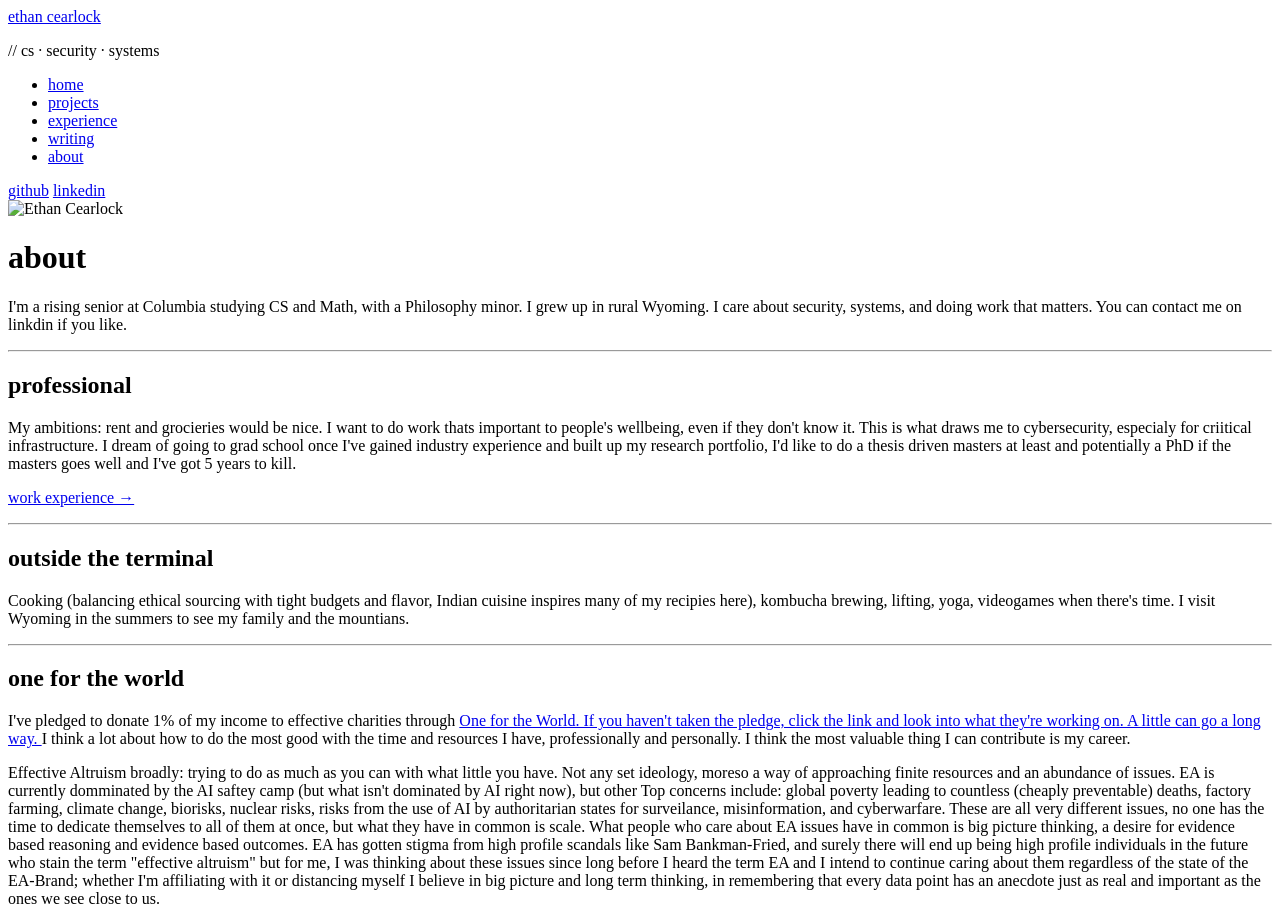
==== about.html @ 655c714e "filled out garden automation project info, added EA info on home page (maybe too much). TODO upload " ====
<!DOCTYPE html>
<html lang="en">

<head>
  <meta charset="UTF-8" />
  <meta name="viewport" content="width=device-width, initial-scale=1.0" />
  <meta name="description" content="About — Ethan Cearlock" />
  <title>About · Ethan Cearlock</title>
  <link rel="stylesheet" href="css/style.css" />
  <link rel="stylesheet" href="css/about.css" />
</head>

<body>

  <aside class="sidebar">
    <a href="index.html" class="sidebar-logo">ethan cearlock</a>
    <p class="sidebar-tagline">// cs · security · systems</p>
    <nav>
      <ul>
        <li><a href="index.html">home</a></li>
        <li><a href="projects.html">projects</a></li>
        <li><a href="experience.html">experience</a></li>
        <li><a href="writing.html">writing</a></li>  
        <li><a href="about.html" class="active">about</a></li>
      </ul>
    </nav>
    <div class="sidebar-footer">
      <a href="https://github.com/AnotherNovice" target="_blank" rel="noopener noreferrer">github</a>
      <a href="https://linkedin.com/in/ethan-cearlock/" target="_blank" rel="noopener noreferrer">linkedin</a>
    </div>
  </aside>

  <main class="main">

    <!-- ===================== PHOTO + INTRO ===================== -->
    <div class="about-hero">
      <img class="about-photo"
           src="assets/images/SelfieWithMountians(1).jpg" 
           alt="Ethan Cearlock" />
      <div class="about-intro">
        <h1>about</h1>
        <p>
          I'm a rising senior at Columbia studying CS and Math, with a
          Philosophy minor. I grew up in rural Wyoming. I care about
          security, systems, and doing work that matters. 
          You can contact me on linkdin if you like.
        </p>
      </div>
    </div>

    <hr class="section-divider" />

    <!-- ===================== PROFESSIONAL ===================== -->
    <h2>professional</h2>
    <p>
      My ambitions: rent and grocieries would be nice. I want to do work 
      thats important to people's wellbeing, even if they don't know it.
      This is what draws me to cybersecurity, especialy for criitical infrastructure. 
      I dream of going to grad school once I've gained industry experience 
      and built up my research portfolio, I'd like to do a thesis driven 
      masters at least and potentially a PhD if the masters goes well 
      and I've got 5 years to kill. 
    </p>
    <p>
      <a href="experience.html">work experience →</a>
    </p>

    <hr class="section-divider" />

    <!-- ===================== HOBBIES ===================== -->
    <h2>outside the terminal</h2>
    <p>
      Cooking (balancing ethical sourcing with tight budgets and flavor, Indian cuisine inspires many
      of my recipies here), kombucha brewing, lifting, yoga, videogames when there's time. I visit Wyoming 
      in the summers to see my family and the mountians.
    </p>

    <hr class="section-divider" />

    <!-- ===================== ONE FOR THE WORLD / EA ===================== -->
    <h2>one for the world</h2>
    <p>
      I've pledged to donate 1% of my income to effective charities through
      <a href="https://www.1fortheworld.org/" target="_blank" rel="noopener noreferrer">
        One for the World. If you haven't taken the pledge, click the link and look into what
        they're working on. A little can go a long way.
      </a>
      I think a lot about how to do the most good with the time and resources
      I have, professionally and personally. I think the most valuable thing 
      I can contribute is my career.
    </p>
    <p class="muted">
      Effective Altruism broadly: trying to do as much as you can with what little you have. 
      Not any set ideology, moreso a way of approaching finite resources and an abundance 
      of issues. 
      EA is currently domminated by the AI saftey camp (but what isn't dominated by AI right
      now), but other Top concerns include: 
      global poverty leading to countless (cheaply preventable) deaths,
      factory farming, climate change, biorisks, nuclear risks, risks from the use of AI by
      authoritarian states for surveilance, misinformation, and cyberwarfare.
      These are all very different issues, no one has the time to dedicate themselves to all of them at once, 
      but what they have in common is scale. What people who care about EA issues have in common
      is big picture thinking, a desire for evidence based reasoning and evidence based outcomes. 
      EA has gotten stigma from high profile scandals like Sam Bankman-Fried, and surely there 
      will end up being high profile individuals in the future who stain the term "effective altruism"
      but for me, I was thinking about these issues since long before I heard the term EA and I 
      intend to continue caring about them regardless of the state of the EA-Brand; whether
      I'm affiliating with it or distancing myself I believe in big picture and long term thinking,
      in remembering that every data point has an anecdote just as real and important as the ones
      we see close to us.
    </p>

    

  </main>

</body>
</html>
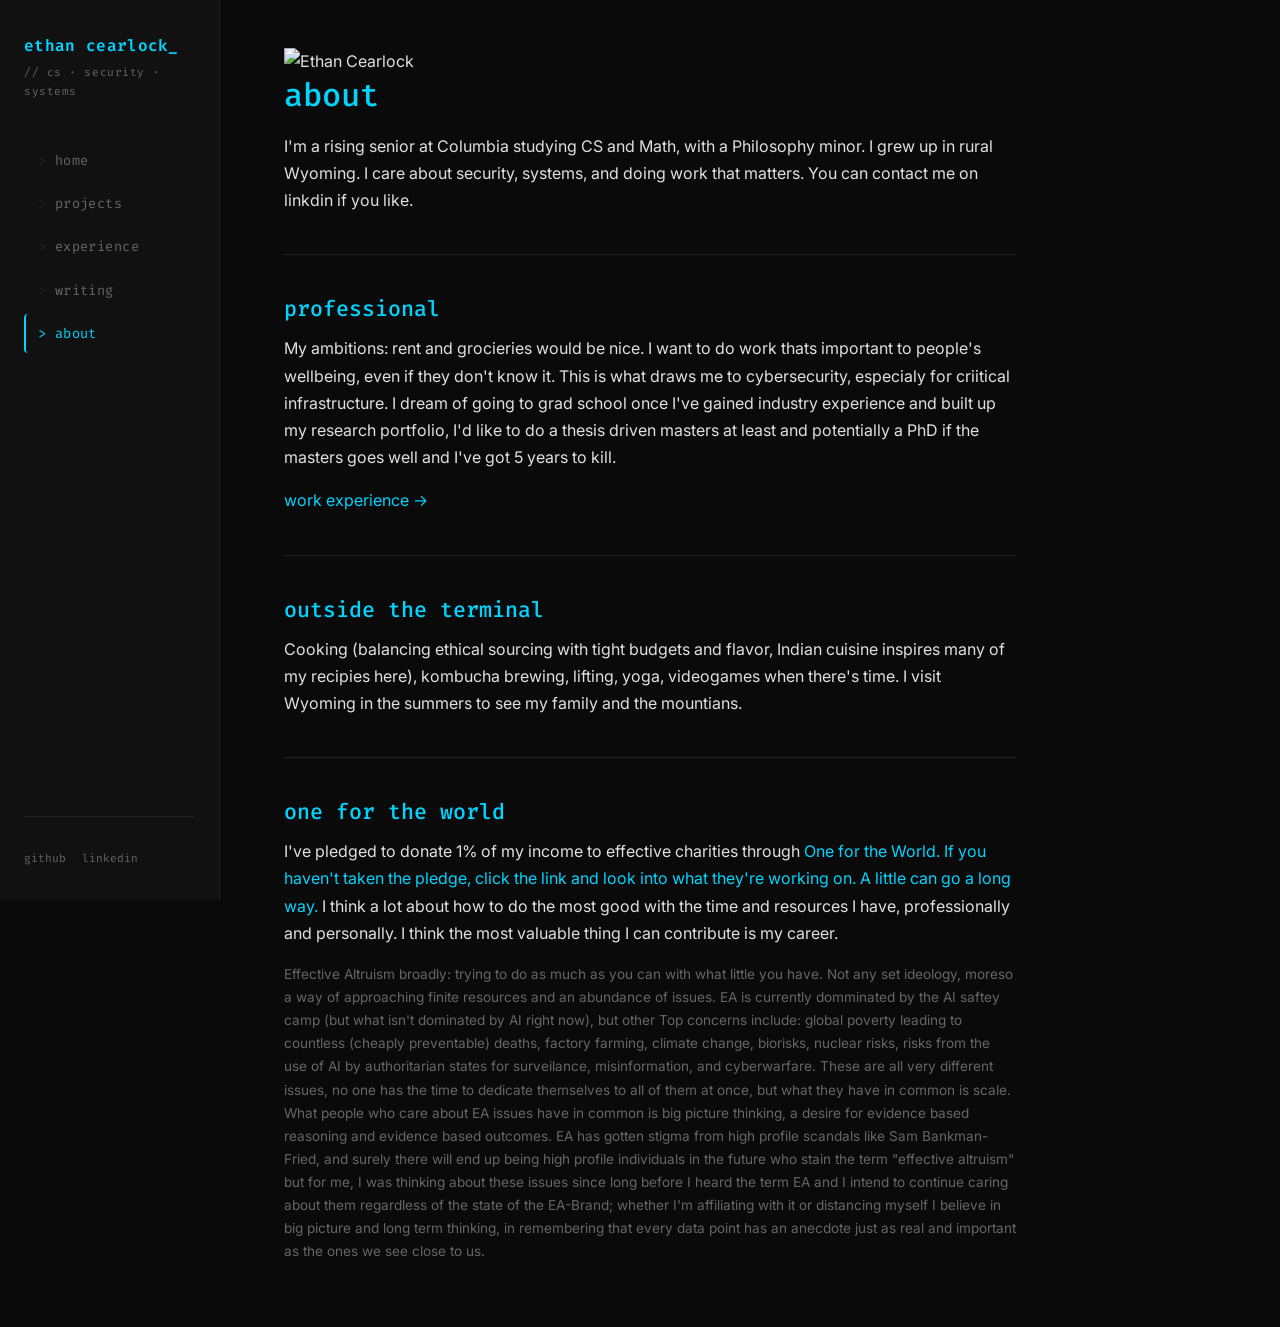
==== commit aa880f90: "updated username to new github username. TODO fix images" ====
--- a/about.html
+++ b/about.html
@@ -25,7 +25,7 @@
       </ul>
     </nav>
     <div class="sidebar-footer">
-      <a href="https://github.com/AnotherNovice" target="_blank" rel="noopener noreferrer">github</a>
+      <a href="https://github.com/WizardinTheWoods" target="_blank" rel="noopener noreferrer">github</a>
       <a href="https://linkedin.com/in/ethan-cearlock/" target="_blank" rel="noopener noreferrer">linkedin</a>
     </div>
   </aside>
--- a/css/style.css
+++ b/css/style.css
@@ -0,0 +1,384 @@
+/* ============================================================
+   style.css — ethancearlock.dev global stylesheet
+   ============================================================ */
+
+/* --- Google Fonts import --- */
+@import url('https://fonts.googleapis.com/css2?family=Fira+Code:wght@300;400;500;600&family=Inter:wght@300;400;500;600&display=swap');
+
+/* --- CSS custom properties (variables) ---
+   Change a value here and it updates everywhere on the site.
+   This is how you'll tweak colors, fonts, spacing globally. */
+:root {
+  --bg:          #0a0a0a;       /* near-black background */
+  --bg-surface:  #111111;       /* slightly lighter for cards/sidebar */
+  --bg-hover:    #1a1a1a;       /* hover state for nav items */
+  --border:      #222222;       /* subtle borders */
+
+  --text:        #e0e0e0;       /* primary body text — off-white, easier on eyes than pure white */
+  --text-muted:  #666666;       /* secondary/meta text */
+  --accent:      #00d4ff;       /* cyan — headings, links, highlights */
+  --accent-dim:  #008fab;       /* dimmer cyan for hover states */
+
+  --font-mono:   'Fira Code', monospace;   /* headings, code, nav, anything "technical" */
+  --font-body:   'Inter', sans-serif;      /* body text, descriptions, prose */
+
+  --sidebar-w:   220px;         /* sidebar width — change this one value to resize it */
+  --transition:  150ms ease;
+}
+
+/* --- Reset & base --- */
+*, *::before, *::after {
+  box-sizing: border-box;
+  margin: 0;
+  padding: 0;
+}
+
+html {
+  font-size: 16px;
+  scroll-behavior: smooth;
+}
+
+body {
+  background-color: var(--bg);
+  color: var(--text);
+  font-family: var(--font-body);
+  font-weight: 400;
+  line-height: 1.7;
+  min-height: 100vh;
+  display: flex;                /* sidebar + main side by side */
+}
+
+/* --- Sidebar navigation --- */
+/* The sidebar is position:sticky so it stays visible as you scroll */
+.sidebar {
+  width: var(--sidebar-w);
+  min-height: 100vh;
+  background-color: var(--bg-surface);
+  border-right: 1px solid var(--border);
+  padding: 2rem 1.5rem;
+  display: flex;
+  flex-direction: column;
+  position: sticky;
+  top: 0;
+  align-self: flex-start;      /* prevents sidebar from stretching full page height */
+  height: 100vh;
+  overflow-y: auto;
+}
+
+.sidebar-logo {
+  font-family: var(--font-mono);
+  font-size: 1rem;
+  font-weight: 600;
+  color: var(--accent);
+  text-decoration: none;
+  letter-spacing: 0.02em;
+  margin-bottom: 0.25rem;
+  display: block;
+}
+
+/* The blinking cursor after your name — purely CSS, no JS */
+.sidebar-logo::after {
+  content: '_';
+  animation: blink 1.2s step-end infinite;
+}
+
+@keyframes blink {
+  0%, 100% { opacity: 1; }
+  50%       { opacity: 0; }
+}
+
+.sidebar-tagline {
+  font-family: var(--font-mono);
+  font-size: 0.7rem;
+  color: var(--text-muted);
+  margin-bottom: 2.5rem;
+  letter-spacing: 0.05em;
+}
+
+/* nav element wraps the ul list of links */
+.sidebar nav {
+  flex: 1;
+}
+
+.sidebar nav ul {
+  list-style: none;             /* removes bullet points */
+  display: flex;
+  flex-direction: column;
+  gap: 0.25rem;
+}
+
+.sidebar nav a {
+  font-family: var(--font-mono);
+  font-size: 0.85rem;
+  color: var(--text-muted);
+  text-decoration: none;
+  display: block;
+  padding: 0.5rem 0.75rem;
+  border-radius: 4px;
+  border-left: 2px solid transparent;
+  transition: color var(--transition), background var(--transition), border-color var(--transition);
+  letter-spacing: 0.03em;
+}
+
+/* Prefix each nav link with > in CSS — no need to type it in HTML */
+.sidebar nav a::before {
+  content: '> ';
+  color: var(--border);
+  transition: color var(--transition);
+}
+
+.sidebar nav a:hover {
+  color: var(--text);
+  background: var(--bg-hover);
+  border-left-color: var(--accent);
+}
+
+.sidebar nav a:hover::before {
+  color: var(--accent);
+}
+
+/* .active class marks the current page — you'll add this manually per page */
+.sidebar nav a.active {
+  color: var(--accent);
+  border-left-color: var(--accent);
+}
+
+.sidebar nav a.active::before {
+  color: var(--accent);
+}
+
+/* Social/footer links at bottom of sidebar */
+.sidebar-footer {
+  margin-top: auto;
+  padding-top: 2rem;
+  border-top: 1px solid var(--border);
+  display: flex;
+  gap: 1rem;
+}
+
+.sidebar-footer a {
+  font-family: var(--font-mono);
+  font-size: 0.7rem;
+  color: var(--text-muted);
+  text-decoration: none;
+  transition: color var(--transition);
+}
+
+.sidebar-footer a:hover {
+  color: var(--accent);
+}
+
+/* --- Main content area --- */
+.main {
+  flex: 1;                      /* takes all remaining horizontal space */
+  padding: 3rem 4rem;
+  max-width: 860px;             /* keeps line length readable */
+}
+
+/* --- Typography --- */
+/* h1–h3 use Fira Code and cyan; h4+ use Inter */
+h1, h2, h3 {
+  font-family: var(--font-mono);
+  color: var(--accent);
+  font-weight: 500;
+  line-height: 1.3;
+}
+
+h1 { font-size: 2rem;   margin-bottom: 1rem; }
+h2 { font-size: 1.35rem; margin-bottom: 0.75rem; margin-top: 2.5rem; }
+h3 { font-size: 1.05rem; margin-bottom: 0.5rem; margin-top: 1.5rem; }
+
+h4, h5, h6 {
+  font-family: var(--font-body);
+  color: var(--text);
+  font-weight: 600;
+}
+
+p {
+  margin-bottom: 1rem;
+  color: var(--text);
+}
+
+a {
+  color: var(--accent);
+  text-decoration: none;
+  transition: color var(--transition);
+}
+
+a:hover {
+  color: var(--accent-dim);
+  text-decoration: underline;
+}
+
+/* Inline code spans — wrapping a word in <code> makes it look like this */
+code {
+  font-family: var(--font-mono);
+  font-size: 0.85em;
+  color: var(--accent);
+  background: var(--bg-surface);
+  padding: 0.15em 0.4em;
+  border-radius: 3px;
+  border: 1px solid var(--border);
+}
+
+/* Muted/secondary text — apply class="muted" to any element */
+.muted {
+  color: var(--text-muted);
+  font-size: 0.85rem;
+}
+
+/* --- Section divider --- */
+.section-divider {
+  border: none;
+  border-top: 1px solid var(--border);
+  margin: 2.5rem 0;
+}
+
+/* --- Status badge — the "currently working on" indicator --- */
+.status-badge {
+  display: inline-flex;
+  align-items: center;
+  gap: 0.4rem;
+  font-family: var(--font-mono);
+  font-size: 0.75rem;
+  color: var(--text-muted);
+  margin-bottom: 2rem;
+}
+
+.status-dot {
+  width: 6px;
+  height: 6px;
+  border-radius: 50%;
+  background: var(--accent);
+  animation: pulse 2s ease-in-out infinite;
+}
+
+@keyframes pulse {
+  0%, 100% { opacity: 1; transform: scale(1); }
+  50%       { opacity: 0.4; transform: scale(0.8); }
+}
+
+/* --- Project list (for projects.html later) --- */
+.project-list {
+  list-style: none;
+  display: flex;
+  flex-direction: column;
+  gap: 0.5rem;
+  margin-bottom: 1.5rem;
+}
+
+.project-list li {
+  font-family: var(--font-mono);
+  font-size: 0.9rem;
+  padding: 0.6rem 0.75rem;
+  border: 1px solid var(--border);
+  border-radius: 4px;
+  transition: border-color var(--transition), background var(--transition);
+}
+
+.project-list li:hover {
+  border-color: var(--accent);
+  background: var(--bg-surface);
+}
+
+/* --- Responsive: collapse sidebar on small screens ---
+   On mobile the sidebar becomes a top bar.
+   You won't need this for a while but it's here. */
+@media (max-width: 768px) {
+  body {
+    flex-direction: column;
+  }
+
+  .sidebar {
+    width: 100%;
+    height: auto;
+    min-height: unset;
+    position: static;
+    border-right: none;
+    border-bottom: 1px solid var(--border);
+    padding: 1.25rem 1.5rem;
+  }
+
+  .sidebar nav ul {
+    flex-direction: row;
+    flex-wrap: wrap;
+    gap: 0.5rem;
+  }
+
+  .sidebar-footer {
+    display: none;
+  }
+
+  .main {
+    padding: 2rem 1.5rem;
+  }
+}
+
+/* --- Writing entries (writing.html) --- */
+.writing-entry {
+  margin-bottom: 2rem;
+}
+
+.writing-meta {
+  display: flex;
+  align-items: center;
+  gap: 0.75rem;
+  margin-bottom: 0.4rem;
+}
+
+.writing-year {
+  font-family: var(--font-mono);
+  font-size: 0.78rem;
+  color: var(--accent);
+}
+
+.writing-tag {
+  font-family: var(--font-mono);
+  font-size: 0.68rem;
+  color: var(--text-muted);
+  border: 1px solid var(--border);
+  padding: 0.1em 0.45em;
+  border-radius: 3px;
+}
+
+.writing-title {
+  font-family: var(--font-mono);
+  font-size: 1rem;
+  font-weight: 500;
+  color: var(--text);
+  margin-bottom: 0.4rem;
+}
+
+.writing-title a {
+  color: var(--text);
+}
+
+.writing-title a:hover {
+  color: var(--accent);
+  text-decoration: none;
+}
+
+.writing-desc {
+  font-size: 0.9rem;
+  color: var(--text-muted);
+  margin-bottom: 0.75rem;
+}
+
+.writing-link {
+  font-family: var(--font-mono);
+  font-size: 0.82rem;
+  color: var(--accent);
+  text-decoration: none;
+  border: 1px solid var(--accent);
+  padding: 0.35em 0.8em;
+  border-radius: 4px;
+  display: inline-block;
+  transition: background 150ms ease, color 150ms ease;
+}
+
+.writing-link:hover {
+  background: var(--accent);
+  color: var(--bg);
+  text-decoration: none;
+} 
+
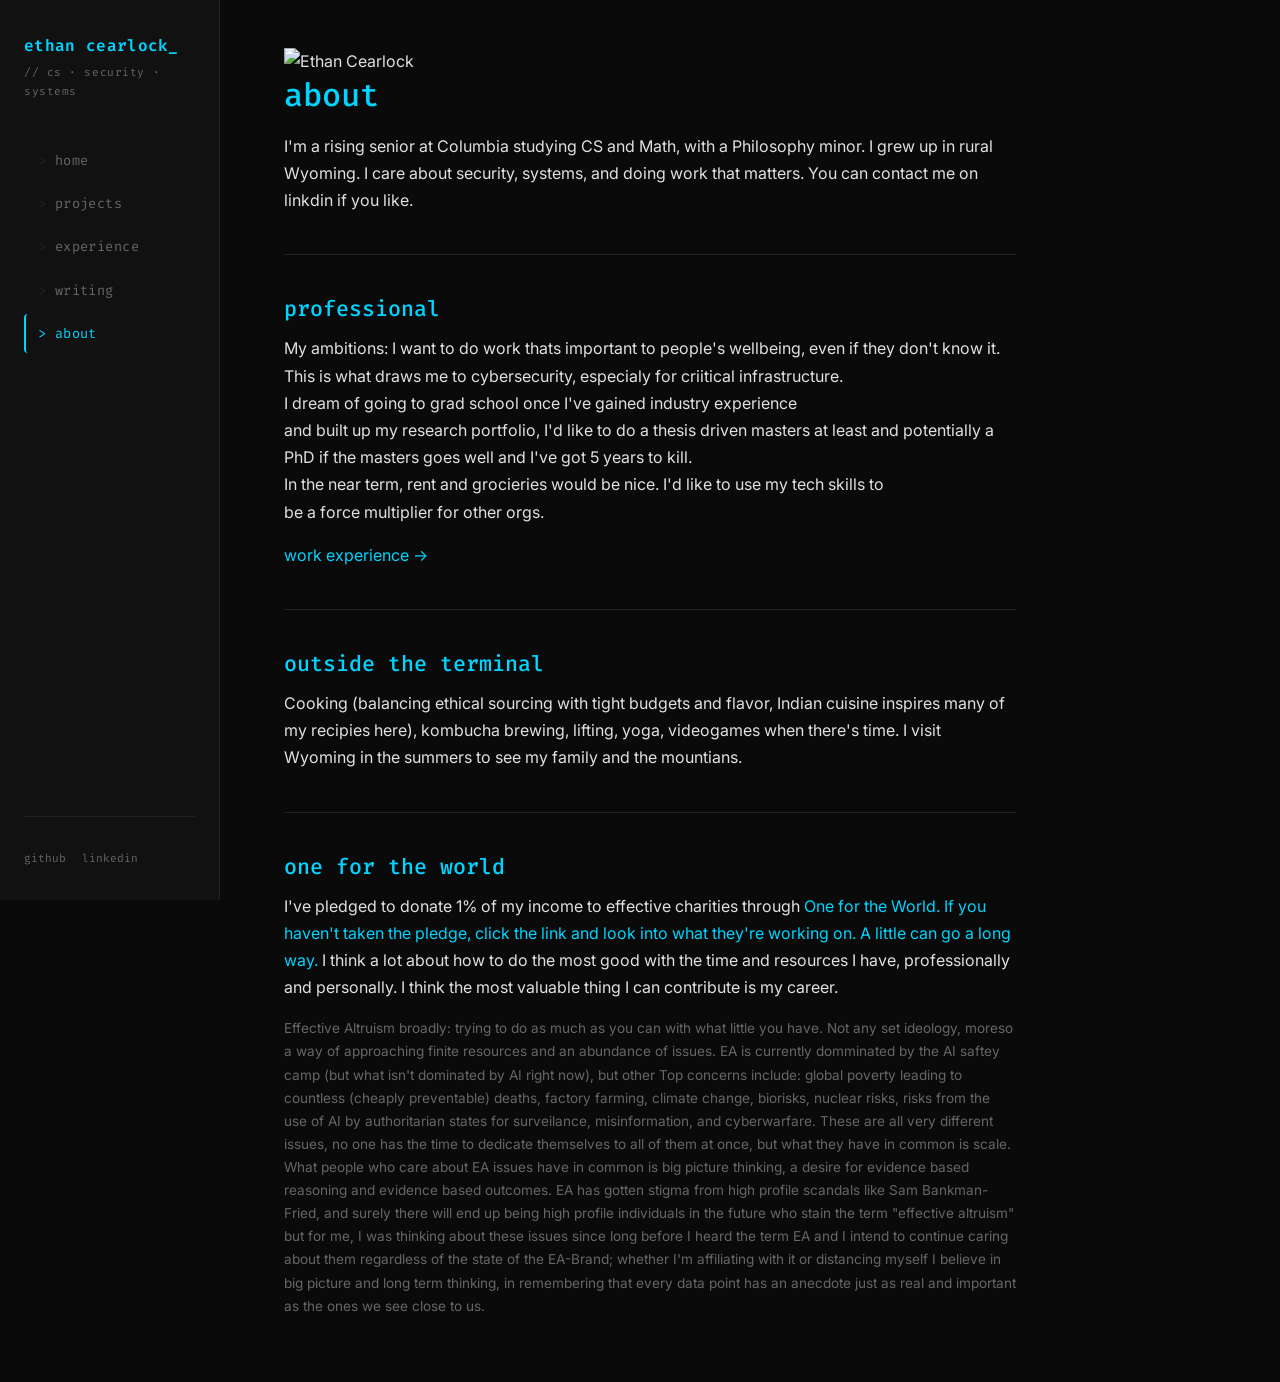
==== commit 47ee5f2c: "added some breaks and tweaked wording" ====
--- a/about.html
+++ b/about.html
@@ -53,13 +53,15 @@
     <!-- ===================== PROFESSIONAL ===================== -->
     <h2>professional</h2>
     <p>
-      My ambitions: rent and grocieries would be nice. I want to do work 
-      thats important to people's wellbeing, even if they don't know it.
-      This is what draws me to cybersecurity, especialy for criitical infrastructure. 
-      I dream of going to grad school once I've gained industry experience 
+      My ambitions: I want to do work thats important to people's wellbeing, even if they don't know it. <br>
+      This is what draws me to cybersecurity, especialy for criitical infrastructure. <br>
+      I dream of going to grad school once I've gained industry experience <br>
       and built up my research portfolio, I'd like to do a thesis driven 
       masters at least and potentially a PhD if the masters goes well 
-      and I've got 5 years to kill. 
+      and I've got 5 years to kill. <br>
+      In the near term, rent and grocieries would be nice. I'd like to use my tech skills to <br>
+      be a force multiplier for other orgs.
+
     </p>
     <p>
       <a href="experience.html">work experience →</a>
